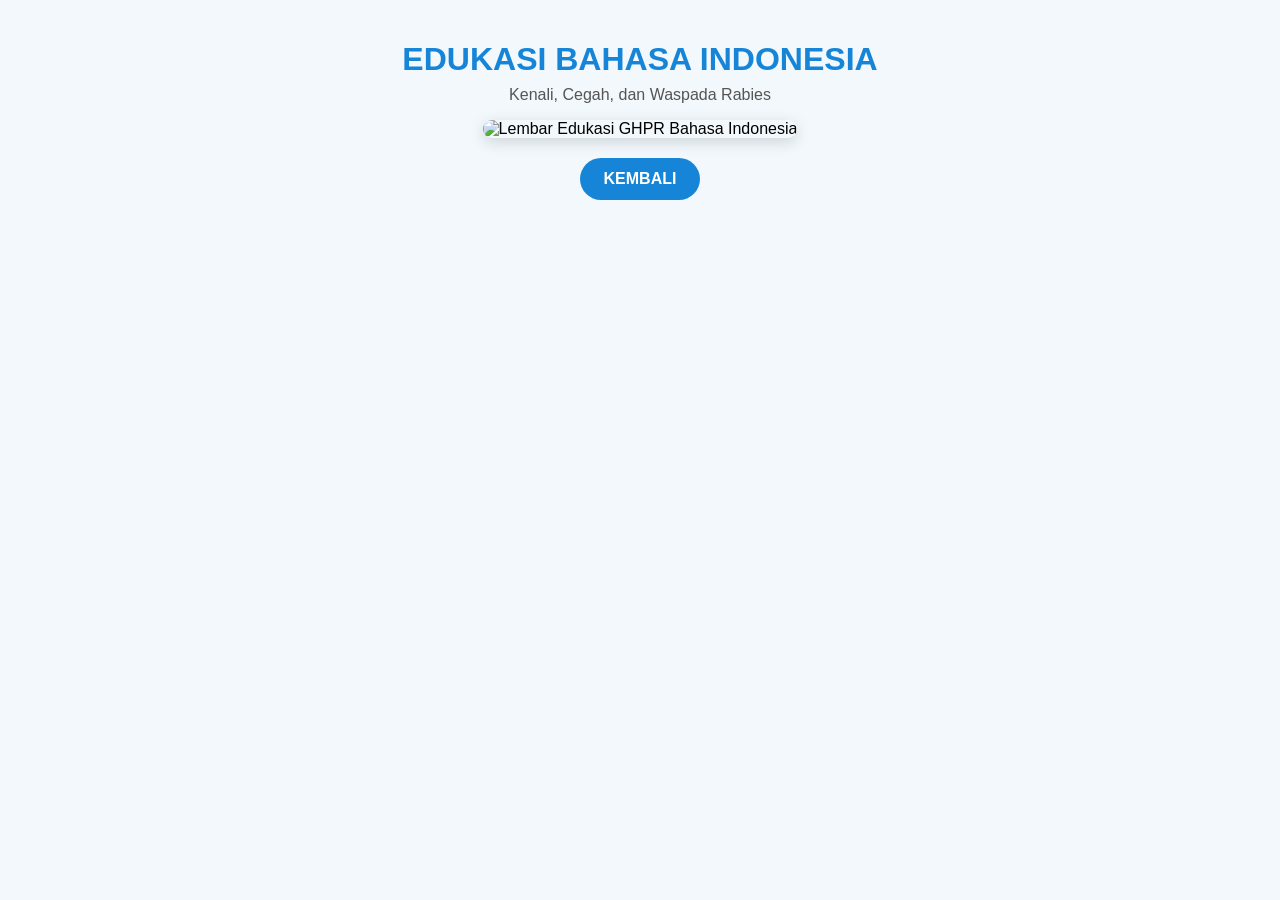
==== edukasi-indonesi.html @ d9f4c4db "Update edukasi-indonesi.html" ====
<!DOCTYPE html>
<html lang="id">
<head>
<meta charset="UTF-8">
<meta name="viewport" content="width=device-width, initial-scale=1.0">

<title>Edukasi Bahasa Indonesia - KENCANA RABIES</title>

<style>
body {
    margin: 0;
    padding: 20px;
    background: #f2f8fc;
    font-family: Arial, sans-serif;
    text-align: center;
}

h1 {
    color: #1685d8;
    margin-bottom: 8px;
}

p {
    color: #555;
    margin-top: 0;
}

img {
    max-width: 100%;
    height: auto;
    border-radius: 12px;
    box-shadow: 0 4px 15px rgba(0,0,0,0.15);
}

.tombol {
    display: inline-block;
    margin-top: 20px;
    padding: 12px 24px;
    background: #1685d8;
    color: white;
    text-decoration: none;
    border-radius: 25px;
    font-weight: bold;
}
</style>
</head>

<body>

<h1>EDUKASI BAHASA INDONESIA</h1>

<p>Kenali, Cegah, dan Waspada Rabies</p>

<img src="/Kencana-Rabies/assets/Edukasi%20Bahasa%20Indonesia.jpeg"
     alt="Lembar Edukasi GHPR Bahasa Indonesia">

<br>

<a class="tombol" href="menu.html">KEMBALI</a>

</body>
</html>
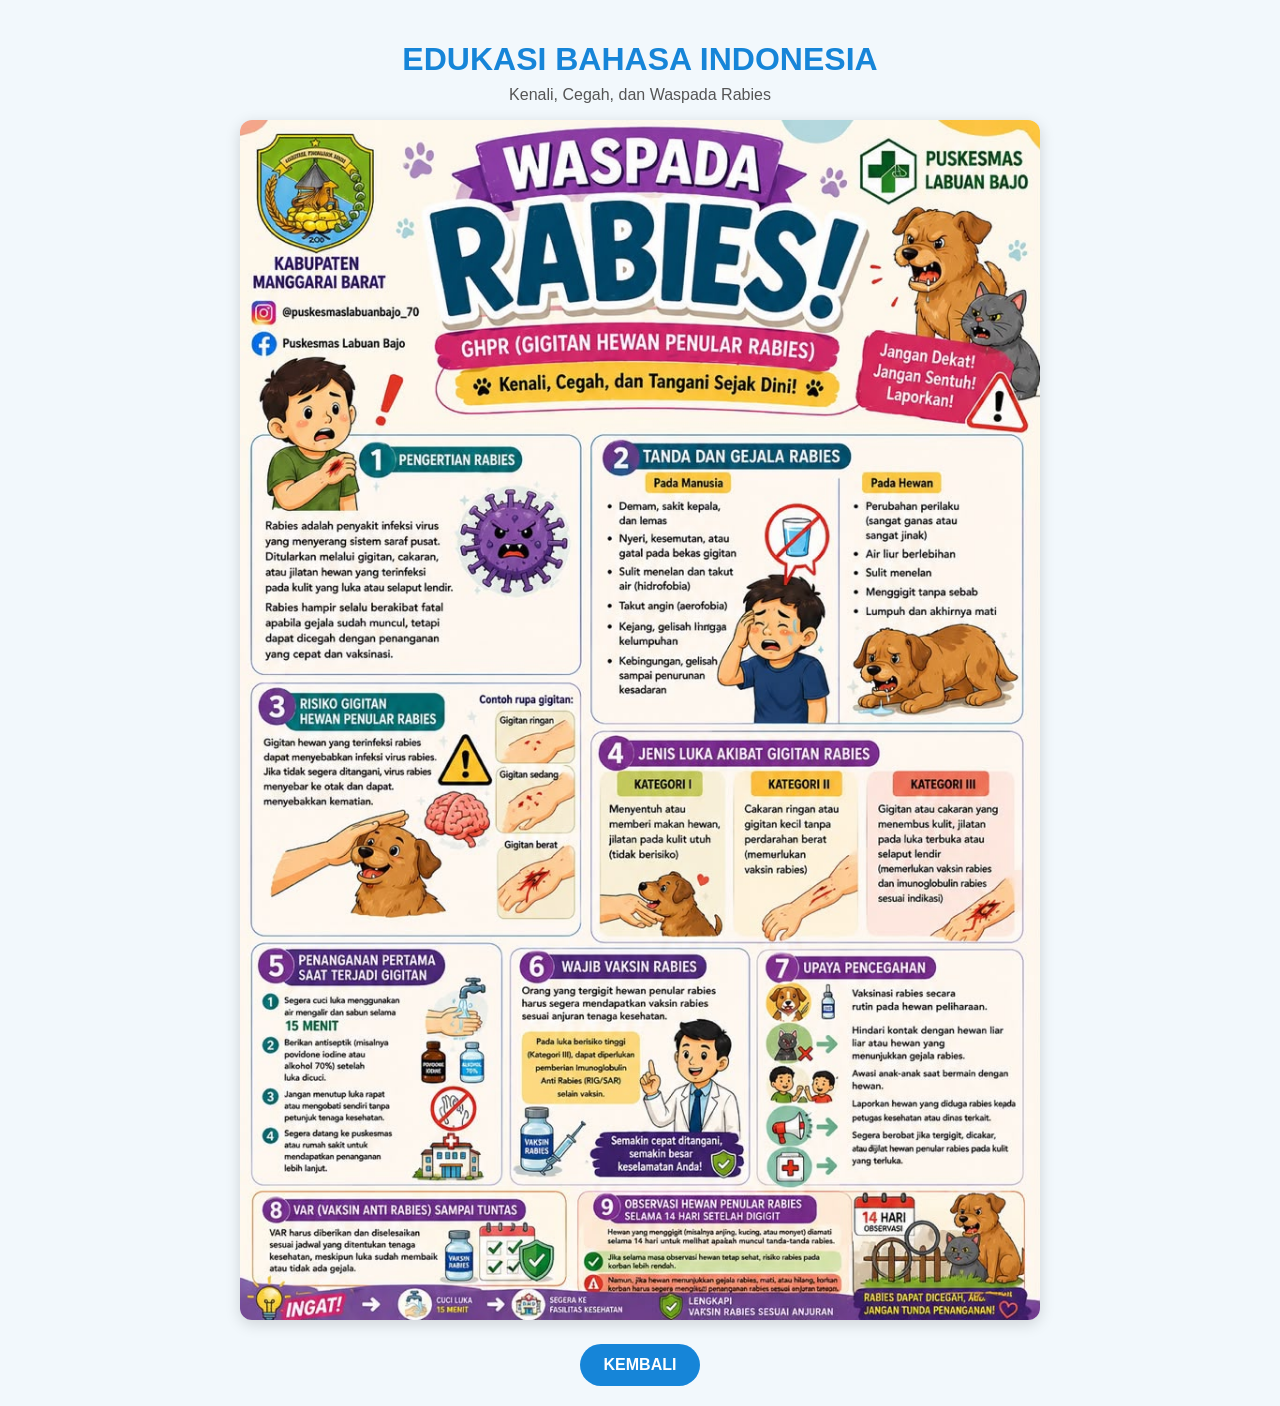
==== commit 83faac52: "Update edukasi-indonesi.html" ====
--- a/edukasi-indonesi.html
+++ b/edukasi-indonesi.html
@@ -51,9 +51,9 @@
 
 <p>Kenali, Cegah, dan Waspada Rabies</p>
 
-<img src="/Kencana-Rabies/assets/Edukasi%20Bahasa%20Indonesia.jpeg"
-     alt="Lembar Edukasi GHPR Bahasa Indonesia">
-
+<img src="assets/Edukasi%20Bahasa%20Indonesia.jpeg"
+     alt="Lembar Edukasi GHPR Bahasa Indonesia"
+     style="width:100%; max-width:800px; height:auto;">
 <br>
 
 <a class="tombol" href="menu.html">KEMBALI</a>
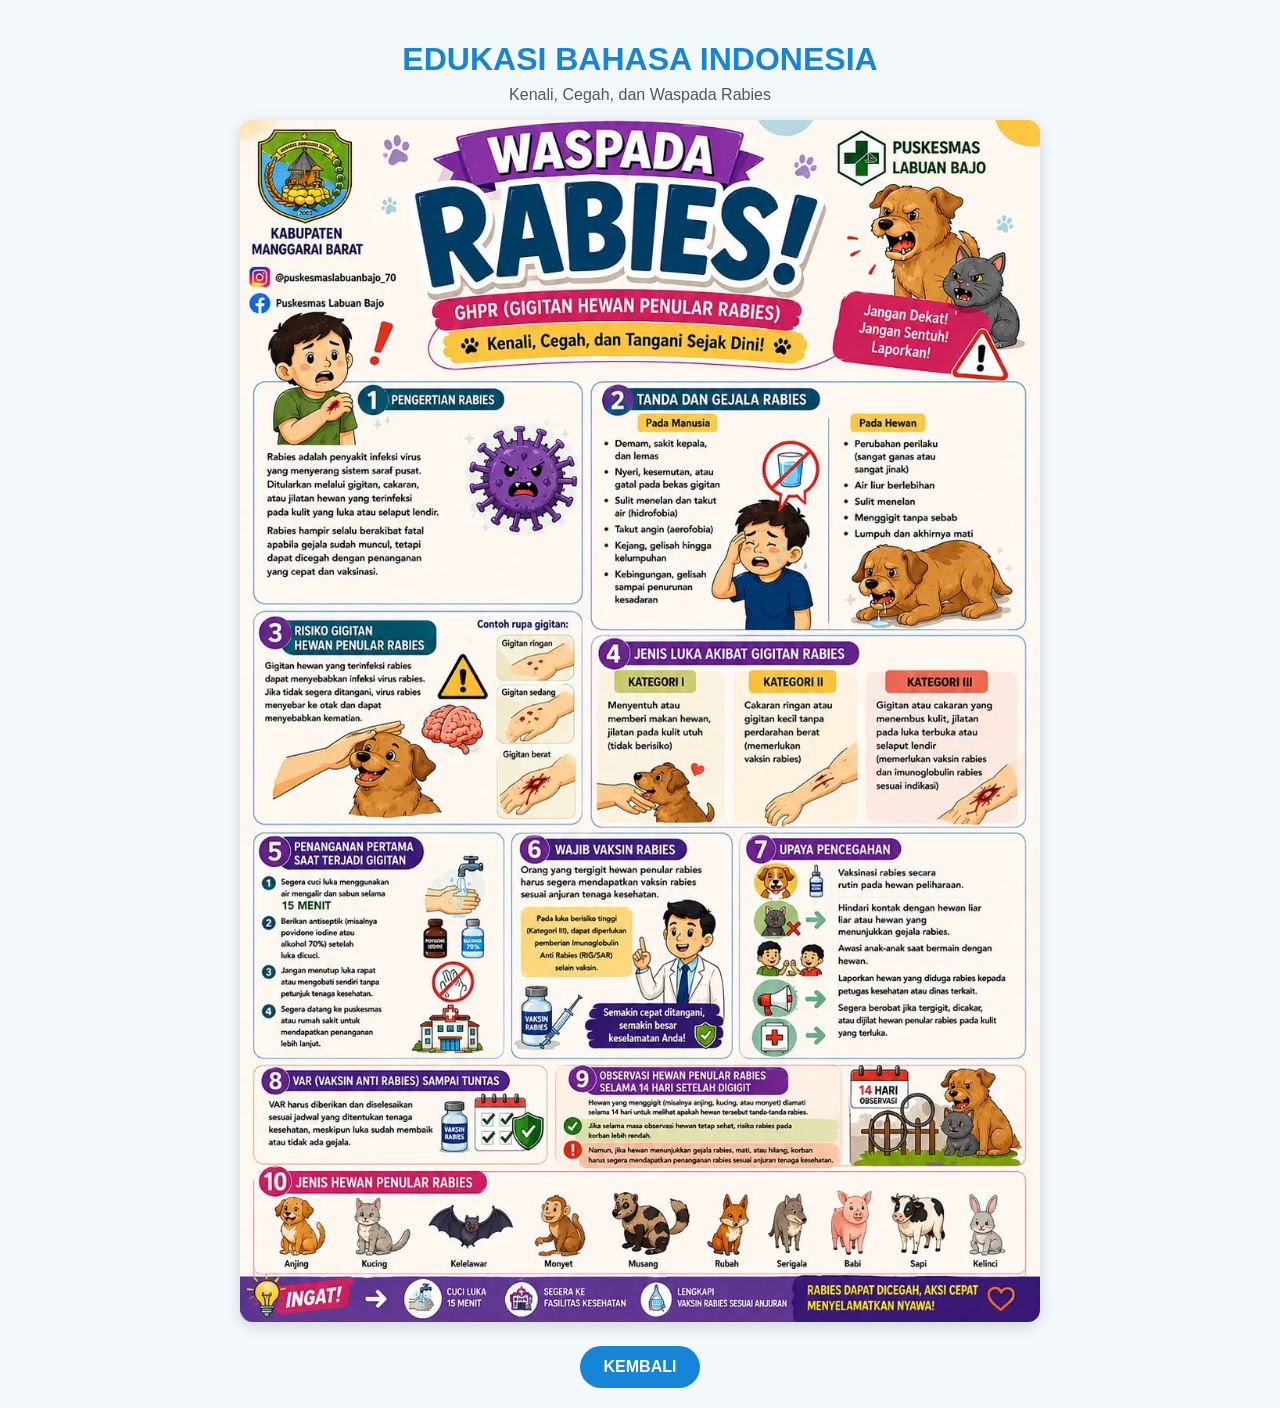
==== commit 163bcf21: "Update edukasi-indonesi.html" ====
--- a/edukasi-indonesi.html
+++ b/edukasi-indonesi.html
@@ -51,7 +51,7 @@
 
 <p>Kenali, Cegah, dan Waspada Rabies</p>
 
-<img src="assets/Edukasi%20Bahasa%20Indonesia.jpeg"
+<img src="assets/Poster%20Bahasa%20Indonesia.jpeg"
      alt="Lembar Edukasi GHPR Bahasa Indonesia"
      style="width:100%; max-width:800px; height:auto;">
 <br>
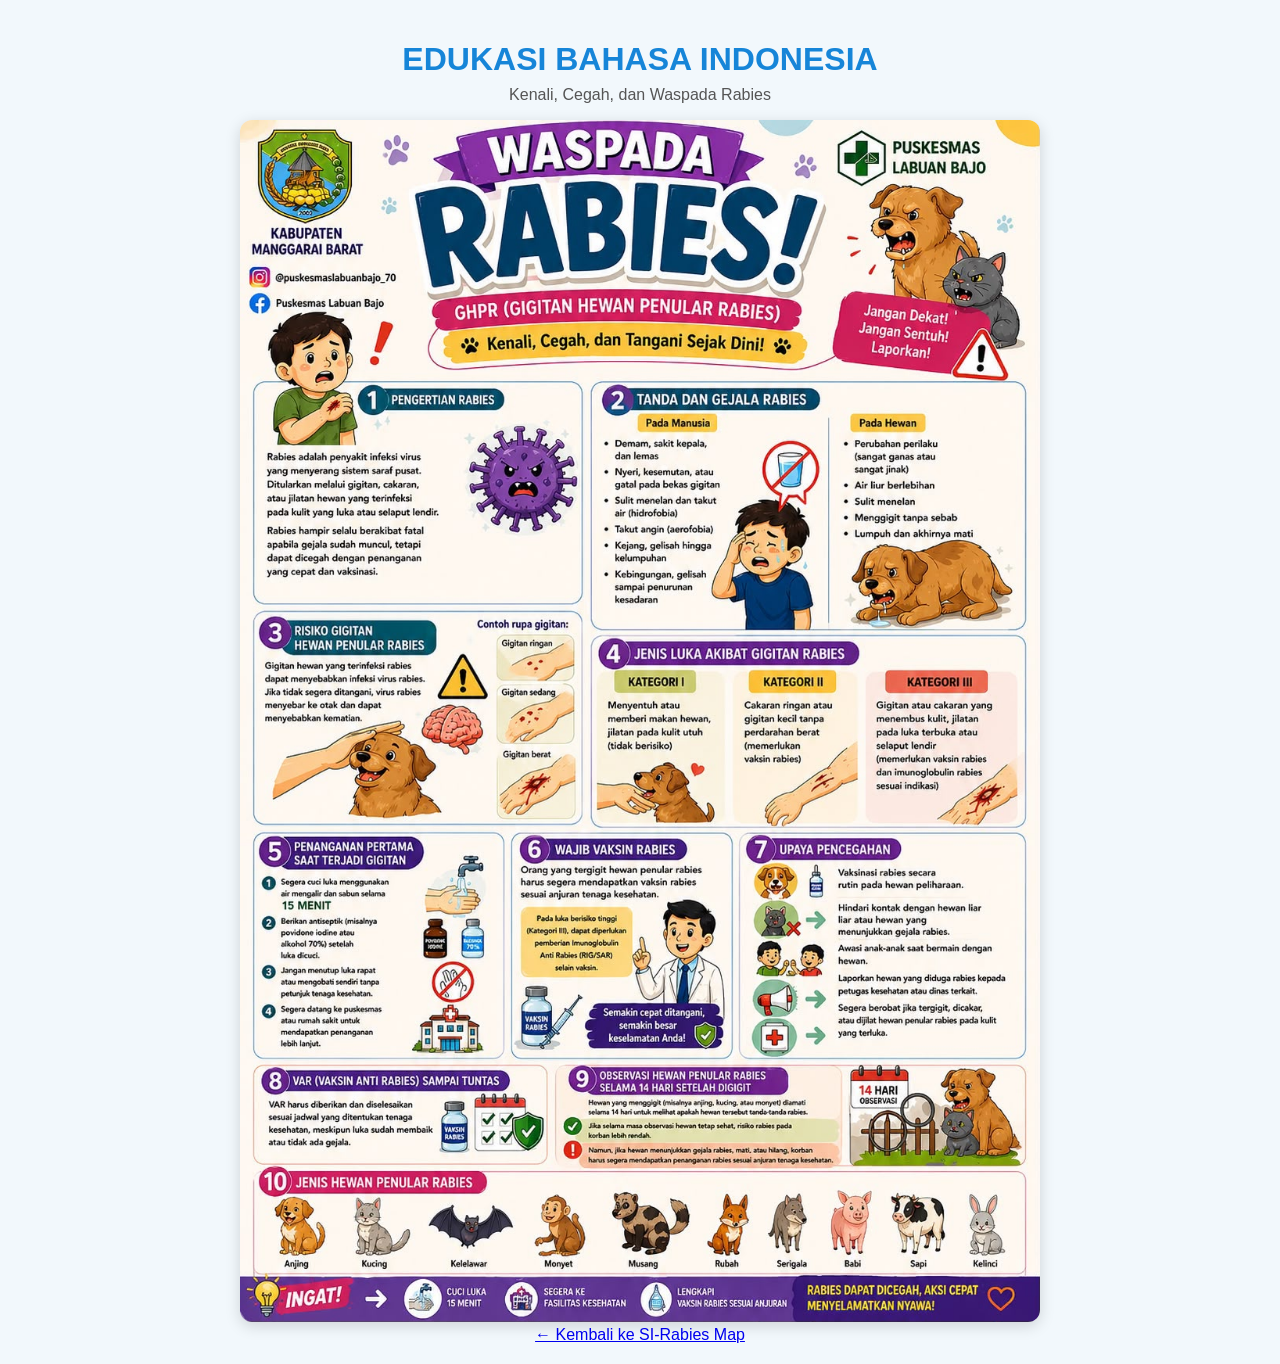
==== commit a6ee4cfb: "Update edukasi-indonesi.html" ====
--- a/edukasi-indonesi.html
+++ b/edukasi-indonesi.html
@@ -56,7 +56,7 @@
      style="width:100%; max-width:800px; height:auto;">
 <br>
 
-<a class="tombol" href="menu.html">KEMBALI</a>
+<a href="si-rabies-map.html">← Kembali ke SI-Rabies Map</a>
 
 </body>
 </html>
